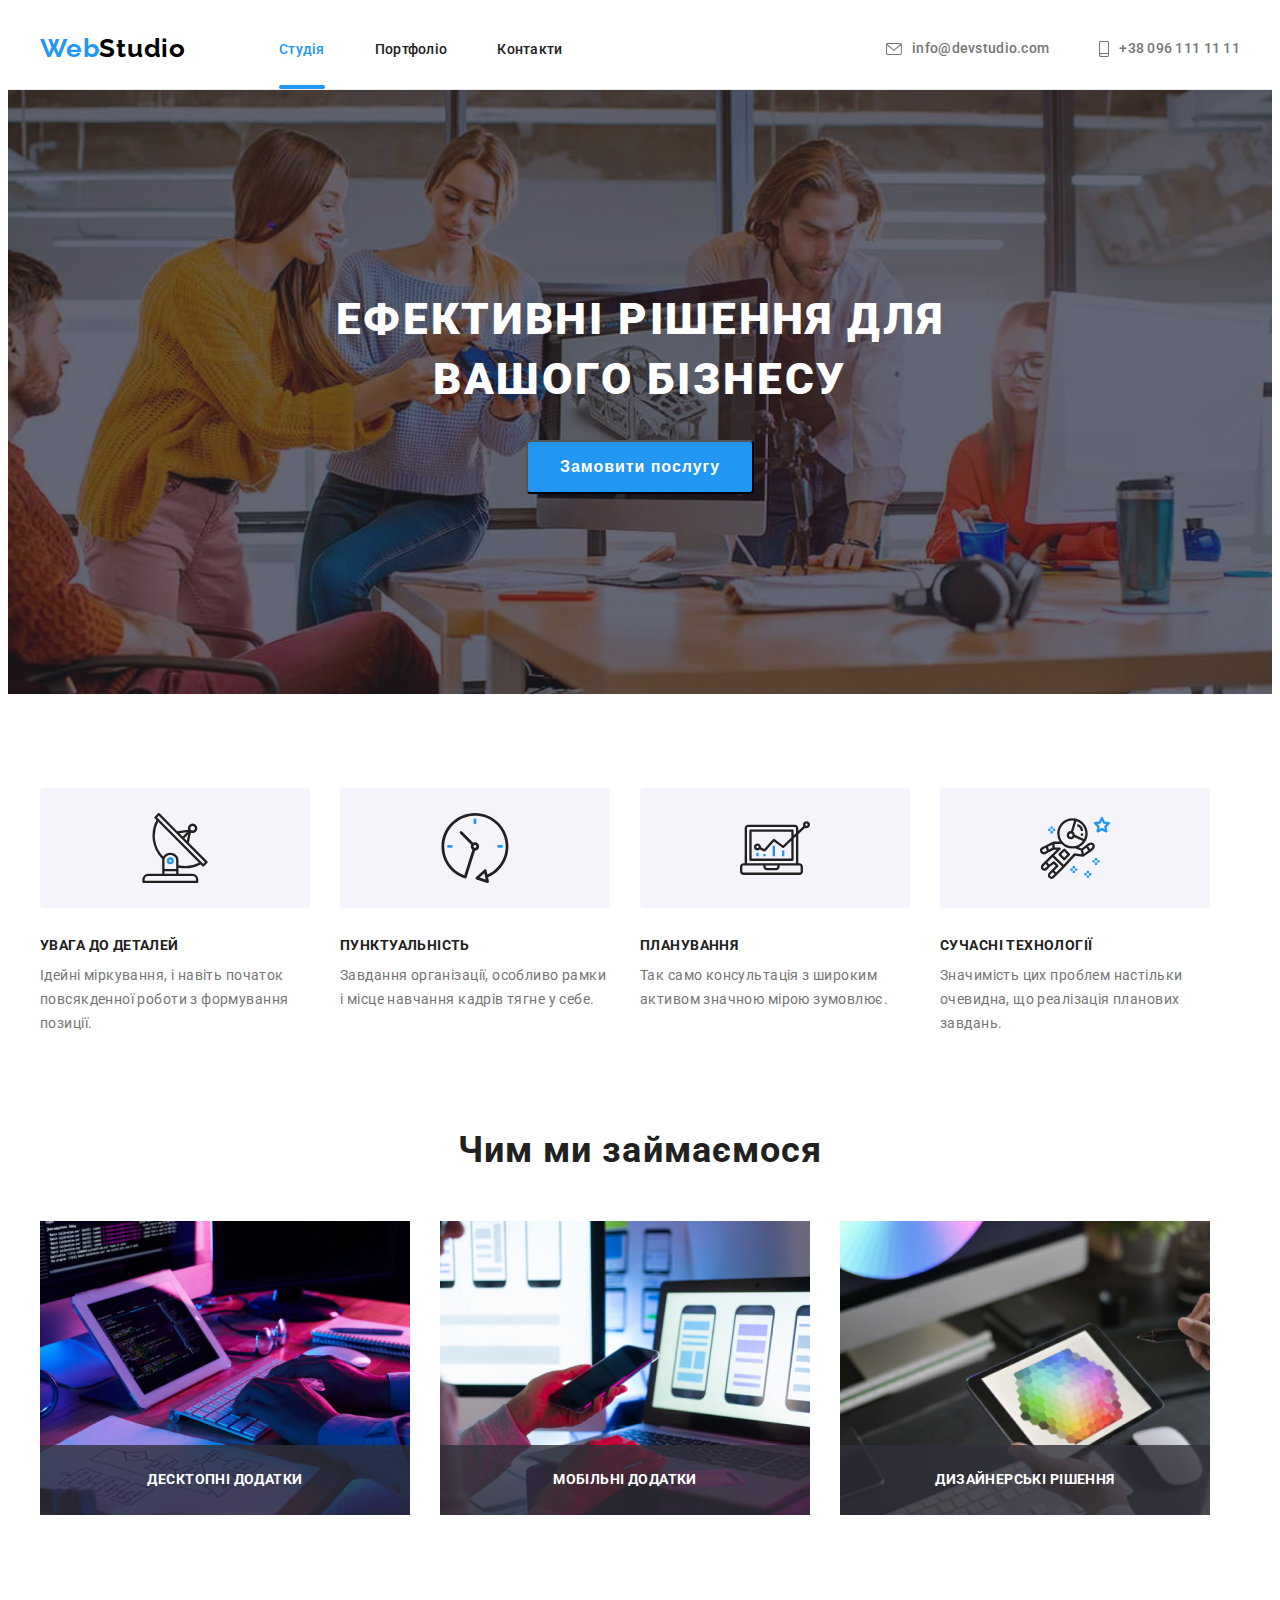
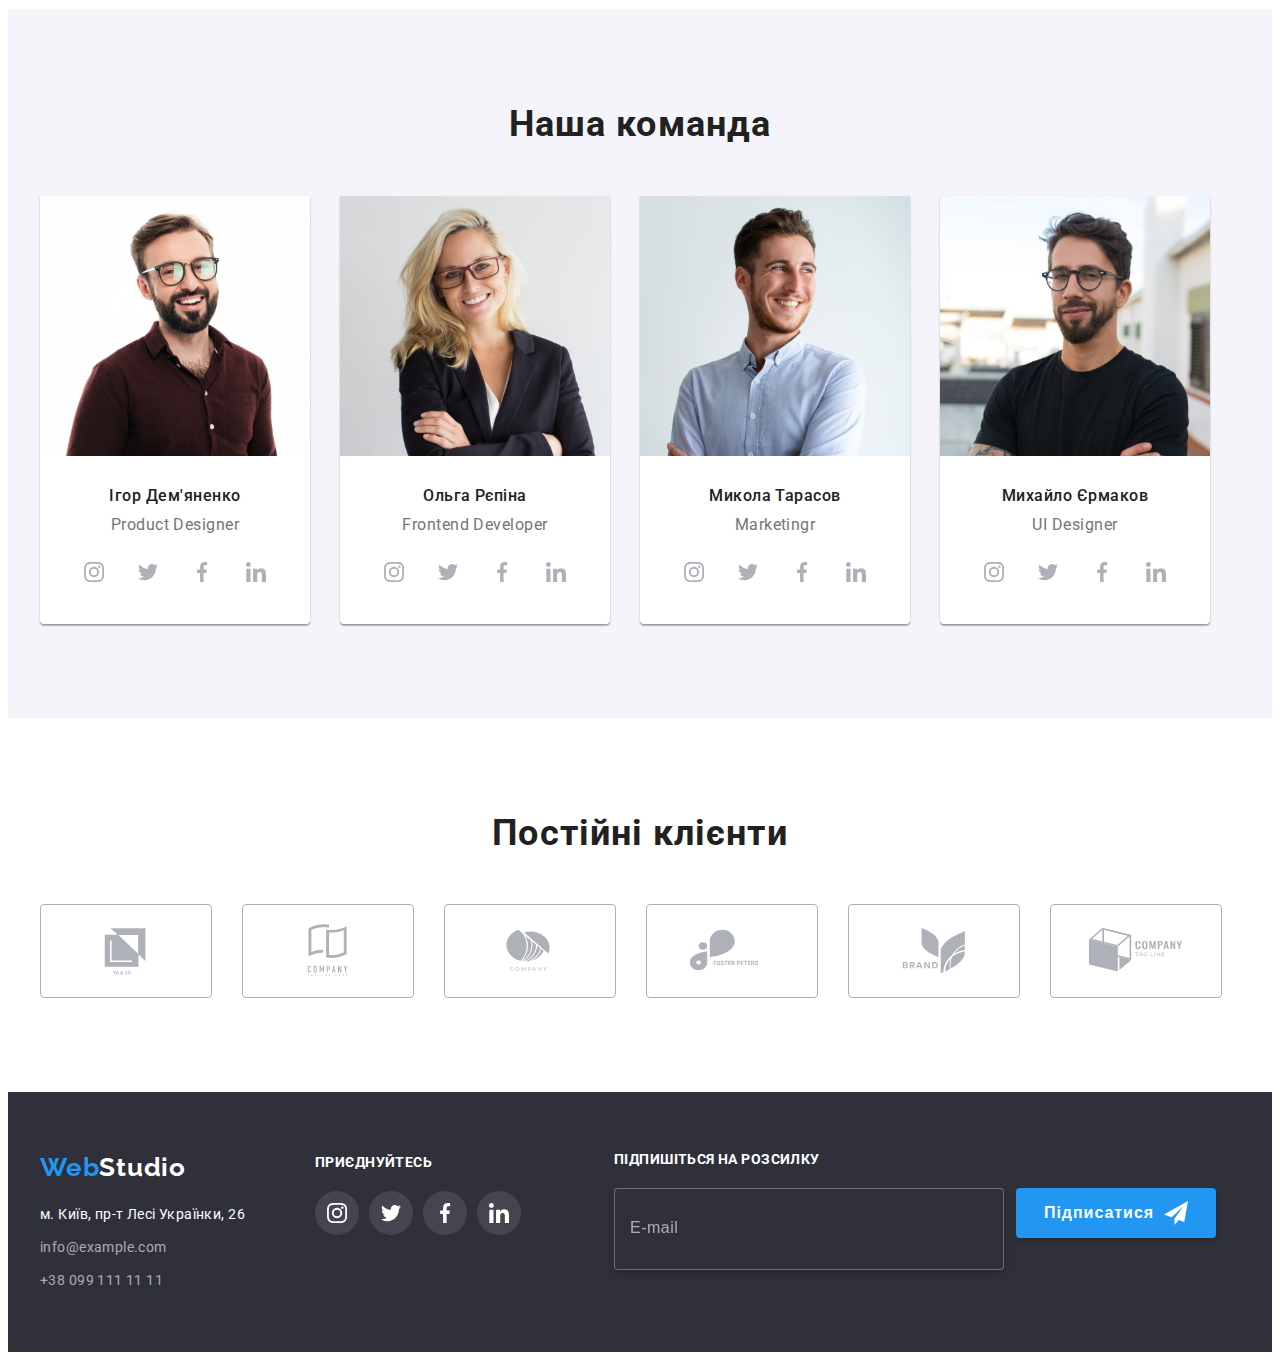
==== index.html @ aaeb8b58 "Скопировали репозиторий" ====
<!DOCTYPE html>
<html lang="uk">
  <head>
    <meta charset="UTF-8" />
    <meta http-equiv="X-UA-Compatible" content="IE=edge" />
    <meta name="viewport" content="width=device-width, initial-scale=1.0" />
    <link rel="preconnect" href="https://fonts.googleapis.com" />
    <link rel="preconnect" href="https://fonts.gstatic.com" crossorigin />
    <link
      href="https://fonts.googleapis.com/css2?family=Raleway:wght@700&family=Roboto:wght@400;500;700;900&display=swap"
      rel="stylesheet"
    />
    <title>Studio</title>
    <link
      rel="stylesheet"
      href="https://cdnjs.cloudflare.com/ajax/libs/modern-normalize/1.1.0/modern-normalize.min.css"
      integrity="sha512-wpPYUAdjBVSE4KJnH1VR1HeZfpl1ub8YT/NKx4PuQ5NmX2tKuGu6U/JRp5y+Y8XG2tV+wKQpNHVUX03MfMFn9Q=="
      crossorigin="anonymous"
      referrerpolicy="no-referrer"
    />
    <link rel="stylesheet" href="css/style.css" />
  </head>

  <body>
    <header class="header">
      <div class="container">
        <nav class="header-nav">
          <a class="header-logo link" href="">Web<span>Studio</span> </a>
          <ul class="header-list list">
            <li class="header-item"><a class="header-link link current" href="./index.html">Студія</a></li>
            <li class="header-item">
              <a class="header-link link" href="portfolio.html">Портфоліо</a>
            </li>
            <li class="header-item"><a class="header-link link" href="">Контакти</a></li>
          </ul>
        </nav>

        <ul class="contacts list">
          <li class="mail">
            <a class="contacts-link link" href="mailto:info@devstudio.com">
              <svg class="header-icon" width="16" height="12">
                <use href="./images/sprite-svg.svg#icon-mail-icon"></use>
              </svg>
              info@devstudio.com
            </a>
          </li>
          <li class="tel">
            <a class="contacts-link link" href="tel:+380961111111">
              <svg class="header-icon" width="10" height="16">
                <use href="./images/sprite-svg.svg#icon-smartphone"></use>
              </svg>
              +38 096 111 11 11
            </a>
          </li>
        </ul>
      </div>
    </header>

    <main>
      <section class="hero">
        <div class="container">
          <h1 class="hero-title">Ефективні рішення для вашого бізнесу</h1>
          <button class="hero-btn" type="button" data-modal-open>Замовити послугу</button>
        </div>
      </section>

      <section class="feature section">
        <div class="container">
          <h2 class="visually-hidden">Преимущества студии</h2>
          <ul class="feature-list list">
            <li>
              <div class="feature-box">
                <svg class="feature-icon" width="70" height="70">
                  <use href="./images/sprite-svg.svg#icon-antenna"></use>
                </svg>
              </div>

              <h3 class="feature-title">УВАГА ДО ДЕТАЛЕЙ</h3>
              <p class="feature-text">
                Ідейні міркування, і навіть початок повсякденної роботи з формування позиції.
              </p>
            </li>
            <li>
              <div class="feature-box">
                <svg class="feature-icon" width="70" height="70">
                  <use href="./images/sprite-svg.svg#icon-clock"></use>
                </svg>
              </div>
              <h3 class="feature-title">ПУНКТУАЛЬНІСТЬ</h3>
              <p class="feature-text">
                Завдання організації, особливо рамки і місце навчання кадрів тягне у себе.
              </p>
            </li>
            <li>
              <div class="feature-box">
                <svg class="feature-icon" width="70" height="70">
                  <use href="./images/sprite-svg.svg#icon-diagram"></use>
                </svg>
              </div>
              <h3 class="feature-title">ПЛАНУВАННЯ</h3>
              <p class="feature-text">
                Так само консультація з широким активом значною мірою зумовлює.
              </p>
            </li>
            <li>
              <div class="feature-box">
                <svg class="feature-icon" width="70" height="70">
                  <use href="./images/sprite-svg.svg#icon-astronaut"></use>
                </svg>
              </div>
              <h3 class="feature-title">СУЧАСНІ ТЕХНОЛОГІЇ</h3>
              <p class="feature-text">
                Значимість цих проблем настільки очевидна, що реалізація планових завдань.
              </p>
            </li>
          </ul>
        </div>
      </section>

      <section class="work">
        <div class="container">
          <h2 class="work-title">Чим ми займаємося</h2>
          <ul class="work-list list">
            <li class="work-list-item">
              <div class="work-wrap">
                <img src="images/img1.jpg" alt="Набирает текст" width="370" height="294" />
                <h3 class="img-title">Десктопні додатки</h3> 
              </div>        
            </li>
             
            <li class="work-list-item">
              <div class="work-wrap">
                <img
                src="images/img2.jpg"
                alt="Адаптирует приложения под телефон"
                width="370"
                height="294"
              />
              <h3 class="img-title">Мобільні додатки</h3> 
              </div>
            </li>
            
            <li class="work-list-item">
              <div class="work-wrap">
                <img src="images/img3.jpg" alt="Рисует" width="370" height="294" />
                <h3 class="img-title">Дизайнерські рішення</h3>
              </div>
            </li>
                
          </ul>
        </div>
      </section>

      <section class="team section">
        <div class="container">
          <h2 class="team-title">Наша команда</h2>
          <ul class="team-cards list">
            <li class="card card-box">
              <img
                class="team-img"
                src="images/photo1.jpg"
                alt="Ігор Дем'яненко"
                width="270"
                height="260"
              />
              <div class="card-wrap">
                <h3 class="card-title">Ігор Дем'яненко</h3>
                <p class="card-text">Product Designer</p>
                <ul class="team-social list">
                  <li class="team-social-item">
                    <a class="team-social-link link" href="" target="_blank" rel="noopener noreferrer">
                      <svg class="team-social-icon" width="20" height="20">
                        <use href="./images/sprite-svg.svg#icon-instagram"></use></svg
                    ></a>
                  </li>
                  <li class="team-social-item">
                    <a class="team-social-link link" href="" target="_blank" rel="noopener noreferrer">
                      <svg class="team-social-icon" width="20" height="20">
                        <use href="./images/sprite-svg.svg#icon-twitter"></use></svg
                    ></a>
                  </li>
                  <li class="team-social-item">
                    <a class="team-social-link link" href="" target="_blank" rel="noopener noreferrer">
                      <svg class="team-social-icon" width="20" height="20">
                        <use href="./images/sprite-svg.svg#icon-facebook"></use></svg
                    ></a>
                  </li>
                  <li class="team-social-item">
                    <a class="team-social-link link" href="" target="_blank" rel="noopener noreferrer">
                      <svg class="team-social-icon" width="20" height="20">
                        <use href="./images/sprite-svg.svg#icon-linkedin"></use></svg
                    ></a>
                  </li>
                </ul>
              </div>
            </li>
            <li class="card card-box">
              <img
                class="team-img"
                src="images/photo2.jpg"
                alt="Ольга Рєпіна"
                width="270"
                height="260"
              />
              <div class="card-wrap">
                <h3 class="card-title">Ольга Рєпіна</h3>
                <p class="card-text">Frontend Developer</p>
                <ul class="team-social list">
                  <li class="team-social-item">
                    <a class="team-social-link link" href="" target="_blank" rel="noopener noreferrer">
                      <svg class="team-social-icon" width="20" height="20">
                        <use href="./images/sprite-svg.svg#icon-instagram"></use></svg
                    ></a>
                  </li>
                  <li class="team-social-item">
                    <a class="team-social-link link" href="" target="_blank" rel="noopener noreferrer">
                      <svg class="team-social-icon" width="20" height="20">
                        <use href="./images/sprite-svg.svg#icon-twitter"></use></svg
                    ></a>
                  </li>
                  <li class="team-social-item">
                    <a class="team-social-link link" href="" target="_blank" rel="noopener noreferrer">
                      <svg class="team-social-icon" width="20" height="20">
                        <use href="./images/sprite-svg.svg#icon-facebook"></use></svg
                    ></a>
                  </li>
                  <li class="team-social-item">
                    <a class="team-social-link link" href="" target="_blank" rel="noopener noreferrer">
                      <svg class="team-social-icon" width="20" height="20">
                        <use href="./images/sprite-svg.svg#icon-linkedin"></use></svg
                    ></a>
                  </li>
                </ul>
              </div>
            </li>
            <li class="card card-box">
              <img
                class="team-img"
                src="images/photo3.jpg"
                alt="Микола Тарасов"
                width="270"
                height="260"
              />
              <div class="card-wrap">
                <h3 class="card-title">Микола Тарасов</h3>
                <p class="card-text">Marketingr</p>
                <ul class="team-social list">
                  <li class="team-social-item">
                    <a class="team-social-link link" href="" target="_blank" rel="noopener noreferrer">
                      <svg class="team-social-icon" width="20" height="20">
                        <use href="./images/sprite-svg.svg#icon-instagram"></use></svg
                    ></a>
                  </li>
                  <li class="team-social-item">
                    <a class="team-social-link link" href="" target="_blank" rel="noopener noreferrer">
                      <svg class="team-social-icon" width="20" height="20">
                        <use href="./images/sprite-svg.svg#icon-twitter"></use></svg
                    ></a>
                  </li>
                  <li class="team-social-item">
                    <a class="team-social-link link" href="" target="_blank" rel="noopener noreferrer">
                      <svg class="team-social-icon" width="20" height="20">
                        <use href="./images/sprite-svg.svg#icon-facebook"></use></svg
                    ></a>
                  </li>
                  <li class="team-social-item">
                    <a class="team-social-link link" href="" target="_blank" rel="noopener noreferrer">
                      <svg class="team-social-icon" width="20" height="20">
                        <use href="./images/sprite-svg.svg#icon-linkedin"></use></svg
                    ></a>
                  </li>
                </ul>
              </div>
            </li>
            <li class="card card-box">
              <img
                class="team-img"
                src="images/photo4.jpg"
                alt="Михайло Єрмаков"
                width="270"
                height="260"
              />
              <div class="card-wrap">
                <h3 class="card-title">Михайло Єрмаков</h3>
                <p class="card-text">UI Designer</p>
                <ul class="team-social list">
                  <li class="team-social-item">
                    <a class="team-social-link link" href="" target="_blank" rel="noopener noreferrer">
                      <svg class="team-social-icon" width="20" height="20">
                        <use href="./images/sprite-svg.svg#icon-instagram"></use></svg
                    ></a>
                  </li>
                  <li class="team-social-item">
                    <a class="team-social-link link" href="" target="_blank" rel="noopener noreferrer">
                      <svg class="team-social-icon" width="20" height="20">
                        <use href="./images/sprite-svg.svg#icon-twitter"></use></svg
                    ></a>
                  </li>
                  <li class="team-social-item">
                    <a class="team-social-link link" href="" target="_blank" rel="noopener noreferrer">
                      <svg class="team-social-icon" width="20" height="20">
                        <use href="./images/sprite-svg.svg#icon-facebook"></use></svg
                    ></a>
                  </li>
                  <li class="team-social-item">
                    <a class="team-social-link link" href="" target="_blank" rel="noopener noreferrer">
                      <svg class="team-social-icon" width="20" height="20">
                        <use href="./images/sprite-svg.svg#icon-linkedin"></use></svg
                    ></a>
                  </li>
                </ul>
              </div>
            </li>
          </ul>
        </div>
      </section>

      <section class="clients section">
        <div class="container">
          <h2 class="clients-title">Постійні клієнти</h2>
        <ul class="clients-list list">
          <li class="clients-item"> 
              <a class="clients-link link" href="" target="_blank" rel="noopener noreferrer">
                <svg class="clients-icon" width="106" height="60">
                  <use href="./images/sprite-svg.svg#icon-client-1"></use>
                </svg>
              </a>  
          </li>
          <li class="clients-item">
              <a class="clients-link link" href="" target="_blank" rel="noopener noreferrer">
                <svg class="clients-icon" width="106" height="60">
                  <use href="./images/sprite-svg.svg#icon-client-2"></use>
                </svg>
              </a>
          </li>
          <li class="clients-item"> 
              <a class="clients-link link" href="" target="_blank" rel="noopener noreferrer">
                <svg class="clients-icon" width="106" height="60">
                  <use href="./images/sprite-svg.svg#icon-client-3"></use>
                </svg>
              </a>
          </li>
          <li class="clients-item"> 
              <a class="clients-link link" href="" target="_blank" rel="noopener noreferrer">
                <svg class="clients-icon" width="106" height="60">
                  <use href="./images/sprite-svg.svg#icon-client-4"></use>
                </svg>
              </a>  
          </li>
          <li class="clients-item">  
              <a class="clients-link link" href="" target="_blank" rel="noopener noreferrer">
                <svg class="clients-icon" width="106" height="60">
                  <use href="./images/sprite-svg.svg#icon-client-5"></use>
                </svg>
              </a>  
          </li>
          <li class="clients-item">  
              <a class="clients-link link" href="" target="_blank" rel="noopener noreferrer">
                <svg class="clients-icon" width="106" height="60">
                  <use href="./images/sprite-svg.svg#icon-client-6"></use>
                </svg>
              </a>   
          </li>
        </ul>
      </section>      
    </main>

    <footer class="footer">
      <div class="container">
        <div class="footer-adress-wrap">
          <a class="footer-logo link" href="">Web<span>Studio</span> </a>

          <address class="address">
            <ul class="adress-list list">
              <li class="address-item">
                <a
                  class="address-link link"
                  href="https://goo.gl/maps/mcbDyAHMGKXvk1hA8"
                  target="_blank"
                  rel="noopener noreferrer"
                  >м. Київ, пр-т Лесі Українки, 26</a
                >
              </li>
              <li class="address-item">
                <a class="mail-link link" href="mailto:info@example.com">info@example.com</a>
              </li>
              <li class="address-item">
                <a class="tel-link link" href="tel:+380991111111"> +38 099 111 11 11</a>
              </li>
            </ul>
          </address>
        </div>

        <div class="footer-soc-wrap">
          <h3 class="footer-soc-title">приєднуйтесь</h3>
          <ul class="footer-soc-item">
            <li class="footer-soc-list list">
              <a class="footer-soc-link link" href="" target="_blank" rel="noopener noreferrer">
                <svg class="footer-soc-icon" width="20" height="20">
                  <use href="./images/sprite-svg.svg#icon-instagram"></use></svg
              ></a>
            </li>
            <li class="footer-soc-list list">
              <a class="footer-soc-link link" href="" target="_blank" rel="noopener noreferrer">
                <svg class="footer-soc-icon" width="20" height="20">
                  <use href="./images/sprite-svg.svg#icon-twitter"></use></svg
              ></a>
            </li>
            <li class="footer-soc-list list">
              <a class="footer-soc-link link" href="" target="_blank" rel="noopener noreferrer">
                <svg class="footer-soc-icon" width="20" height="20">
                  <use href="./images/sprite-svg.svg#icon-facebook"></use></svg
              ></a>
            </li>
            <li class="footer-soc-list list">
              <a class="footer-soc-link link" href="" target="_blank" rel="noopener noreferrer">
                <svg class="footer-soc-icon" width="20" height="20">
                  <use href="./images/sprite-svg.svg#icon-linkedin"></use></svg
              ></a>
            </li>
          </ul>
        </div>

        <form>
            <label class="form-text" for="email">Підпишіться на розсилку</label>
            <div class="form-box">
            <input class="form-input" type="email" name="email" id="email" placeholder="E-mail">       
            <button class="form-btn" type="submit">Підписатися
              <svg width="24" height="24" class="form-icon" >
                <use href="./images/sprite-svg.svg#icon-icon-send" ></use>
              </svg>
            </button>
            </div>  
        </form> 
      </div>
    </footer>

    <div class="backdrop is-hidden" data-modal>
      <div class="modal">
        <button type="button" class="modal-close" data-modal-close>   
          <svg width="11" height="11">
            <use href="./images/sprite-svg.svg#icon-close-modal"></use>
          </svg>              
        </button>
      </div>
    </div>

    <script src="./js/modal.js"></script>
  </body>
</html>
---- css/style.css ----
:root {
  --main-page-color: #212121;
  --secondary-page-color: #757575;
  --accent-color: #2196f3;
}

p,
h1,
h2,
h3,
h4,
h5,
h6 {
  margin: 0;
}

ul,
ol {
  margin: 0;
  padding-left: 0;
}

img {
  display: block;
  max-width: 100%;
  height: auto;
}
body {
  font-family: 'Roboto', sans-serif;
  color: #212121;
}

.list {
  list-style: none;
}

.link {
  text-decoration: none;
}

.container {
  width: 1200px;
  margin-left: auto;
  margin-right: auto;
  padding-left: 15px;
  padding-right: 15px;
}

.section {
  padding-top: 94px;
  padding-bottom: 94px;
}

/*--------шапка---------*/
.header > .container {
  display: flex;
  align-items: center;
}

.header-nav {
  display: flex;
  align-items: center;
}

.header-list {
  display: flex;
}

.header-item:not(:last-child) {
  margin-right: 50px;
}

.contacts {
  display: flex;
  gap: 50px;
  margin-left: auto;
}

.header-logo {
  font-family: 'Raleway', sans-serif;
  font-weight: 700;
  font-size: 26px;
  line-height: 1.2;
  letter-spacing: 0.03em;
  color: #2196f3;
  margin-right: 93px;
  padding-top: 25px;
  padding-bottom: 25px;
}

.header-nav span {
  color: #000000;
}

.header-link {
  font-weight: 500;
  font-size: 14px;
  line-height: 1.14;
  letter-spacing: 0.02em;
  color: var(--main-page-color);
  transition-property: color;
  transition-duration: 250ms;
  transition-timing-function: cubic-bezier(0.4, 0, 0.2, 1);
}

.header-link:hover,
.header-link:focus {
  color: var(--accent-color);
}

.contacts-link {
  font-weight: 500;
  font-size: 14px;
  line-height: 1.14;
  letter-spacing: 0.02em;
  color: var(--secondary-page-color);
  display: flex;
  align-items: center;
  transition-property: color;
  transition-duration: 250ms;
  transition-timing-function: cubic-bezier(0.4, 0, 0.2, 1);
}

.contacts-link:hover,
.contacts-link:focus {
  color: var(--accent-color);
}

.header {
  border-bottom: 1px solid #ececec;
}

.header-icon {
  margin-right: 10px;
  fill: currentColor;
  transition-property: fill;
  transition-duration: 250ms;
  transition-timing-function: cubic-bezier(0.4, 0, 0.2, 1);
}
.contacts-link:hover .header-icon,
.contacts-link:focus .header-icon {
  fill: var(--accent-color);
}

.current {
  position: relative;
  color: var(--accent-color);
}

.current::after {
  position: absolute;
  content: '';
  width: 100%;
  height: 4px;
  background: #2196f3;
  border-radius: 2px;
  left: 0;
  bottom: -32px;
}

/* ------------Герой------------*/

.hero {
  text-align: center;
  padding-top: 200px;
  padding-bottom: 200px;
  background-image: linear-gradient(rgba(47, 48, 58, 0.4), rgba(47, 48, 58, 0.4)),
    url(../images/hero-bcg-img.jpg);
  max-width: 1600px;
  background-repeat: no-repeat;
  background-position: center;
  background-size: cover;
}

.hero-title {
  font-weight: 900;
  font-size: 44px;
  line-height: 1.36;
  text-align: center;
  letter-spacing: 0.06em;
  text-transform: uppercase;
  color: #ffffff;
  margin-left: auto;
  margin-right: auto;
  margin-bottom: 30px;
  width: 696px;
}

.hero-btn {
  font-weight: 700;
  font-size: 16px;
  line-height: 1.88;
  text-align: center;
  letter-spacing: 0.06em;
  cursor: pointer;
  color: #ffffff;
  background-color: #2196f3;
  min-width: 216px;
  padding: 10px 32px;
  border-radius: 4px;
}

/*------------------- Features---------------*/

.visually-hidden {
  position: absolute;
  width: 1px;
  height: 1px;
  margin: -1px;
  border: 0;
  padding: 0;
  white-space: nowrap;
  clip-path: inset(100%);
  clip: rect(0 0 0 0);
  overflow: hidden;
}

.feature > .container {
  display: flex;
  align-items: center;
}

.feature-list {
  display: flex;
  gap: 30px;
}

.feature-title {
  font-weight: 700;
  font-size: 14px;
  line-height: 1.14;
  letter-spacing: 0.03em;
  text-transform: uppercase;
  margin-bottom: 10px;
}

.feature-text {
  font-size: 14px;
  line-height: 1.71;
  letter-spacing: 0.03em;
  color: var(--secondary-page-color);
  width: 270px;
}

.feature-box {
  width: 270px;
  height: 120px;
  background: #f5f4fa;
  border-radius: 4px;
  margin-bottom: 30px;
  display: flex;
  align-items: center;
  justify-content: center;
}

/*----------------- work-------------------- */

.work {
  padding-bottom: 94px;
}

.work-list {
  display: flex;
  gap: 30px;
}

.work-title {
  font-weight: 700;
  font-size: 36px;
  line-height: 1.16;
  letter-spacing: 0.03em;
  text-align: center;
  margin-bottom: 50px;
}

.work-wrap {
  position: relative;
}

.img-title {
  position: absolute;
  bottom: 0;
  left: 0;
  width: 100%;
  height: 70px;
  font-weight: 700;
  font-size: 14px;
  line-height: 1.14;
  text-align: center;
  letter-spacing: 0.03em;
  text-transform: uppercase;
  color: #ffffff;
  background: rgba(47, 48, 58, 0.8);
  display: flex;
  align-items: center;
  justify-content: center;
}

/* -------------------our team-----------------*/
.team {
  background-color: #f5f4fa;
}
.team-cards {
  display: flex;
  gap: 30px;
  text-align: center;
}

.team-title {
  font-weight: 700;
  font-size: 36px;
  line-height: 1.17;
  text-align: center;
  letter-spacing: 0.03em;
  color: var(--main-page-color);
  margin-bottom: 50px;
}
.card-title {
  font-weight: 500;
  font-size: 16px;
  line-height: 1.19;
  letter-spacing: 0.03em;
  margin-bottom: 10px;
}

.card-text {
  font-size: 16px;
  line-height: 1.19;
  letter-spacing: 0.03em;
  color: var(--secondary-page-color);
  margin-bottom: 16px;
}

.card-box {
  box-sizing: border-box;
  background-color: #ffffff;
  box-shadow: 0px 1px 3px rgba(0, 0, 0, 0.12), 0px 1px 1px rgba(0, 0, 0, 0.14),
    0px 2px 1px rgba(0, 0, 0, 0.2);
  border-radius: 0px 0px 4px 4px;
}

.card-wrap {
  padding-top: 30px;
  padding-bottom: 30px;
}

.team-social {
  display: flex;
  justify-content: center;
  gap: 10px;
}
.team-social-link {
  width: 44px;
  height: 44px;
  border-radius: 50%;
  background-color: transparent;
  display: flex;
  align-items: center;
  justify-content: center;
  transition-property: background-color, fill;
  transition-duration: 250ms;
  transition-timing-function: cubic-bezier(0.4, 0, 0.2, 1);
}

.team-social-icon {
  fill: #afb1b8;
  transition-property: fill;
  transition-duration: 250ms;
  transition-timing-function: cubic-bezier(0.4, 0, 0.2, 1);
}

.team-social-link:hover,
.team-social-link:focus {
  background-color: var(--accent-color);
}

.team-social-link:hover .team-social-icon,
.team-social-link:focus .team-social-icon {
  fill: #ffffff;
}

/*-------------CLIENTS-------------*/
.clients-list {
  display: flex;
  gap: 30px;
}

.clients-title {
  font-weight: 700;
  font-size: 36px;
  line-height: 1.17;
  text-align: center;
  letter-spacing: 0.03em;
  margin-bottom: 50px;
}

.clients-link {
  width: 170px;
  height: 92px;
  border: 1px solid #afb1b8;
  border-radius: 4px;
  display: flex;
  align-items: center;
  justify-content: center;
  color: #afb1b8;
  transition-property: border-color, color;
  transition-duration: 250ms;
  transition-timing-function: cubic-bezier(0.4, 0, 0.2, 1);
}

.clients-icon {
  fill: currentColor;
}

.clients-link:hover,
.clients-link:focus {
  border-color: var(--accent-color);
  color: var(--accent-color);
}

/*-----------------footer--------------------*/

.footer {
  background-color: #2f303a;
  padding-top: 60px;
  padding-bottom: 60px;
}

.footer-logo {
  font-family: 'Raleway', sans-serif;
  font-weight: 700;
  font-size: 26px;
  line-height: 1.19;
  letter-spacing: 0.03em;
  color: #2196f3;
  display: inline-block;
  margin-bottom: 20px;
}

.footer span {
  color: #ffffff;
}

.address-link {
  font-size: 14px;
  font-style: normal;
  line-height: 1.71;
  letter-spacing: 0.03em;
  color: #ffffff;
  display: inline-block;
  transition-property: color;
  transition-duration: 250ms;
  transition-timing-function: cubic-bezier(0.4, 0, 0.2, 1);
}

.mail-link,
.tel-link {
  font-size: 14px;
  font-style: normal;
  line-height: 1.71;
  letter-spacing: 0.03em;
  color: rgba(255, 255, 255, 0.6);
  display: inline-block;
  transition-property: color;
  transition-duration: 250ms;
  transition-timing-function: cubic-bezier(0.4, 0, 0.2, 1);
}

.address-item:not(:last-child) {
  margin-bottom: 9px;
}

.address-link:hover,
.address-link:focus,
.mail-link:hover,
.mail-link:focus,
.tel-link:hover,
.tel-link:focus {
  color: var(--accent-color);
}

.footer-soc-title {
  font-weight: 700;
  font-size: 14px;
  line-height: 1.14;
  letter-spacing: 0.03em;
  text-transform: uppercase;
  color: #ffffff;
  display: inline-block;
  margin-bottom: 20px;
}

.footer .container {
  display: flex;
}

.footer-soc-item {
  display: flex;
  gap: 10px;
}
.footer-soc-wrap {
  margin-left: 70px;
  margin-right: 93px;
}

.footer-soc-icon {
  fill: #ffffff;
}

.footer-soc-link {
  width: 44px;
  height: 44px;
  border-radius: 50%;
  background-color: rgba(255, 255, 255, 0.1);
  display: flex;
  align-items: center;
  justify-content: center;
  transition-property: background-color;
  transition-duration: 250ms;
  transition-timing-function: cubic-bezier(0.4, 0, 0.2, 1);
}

.footer-soc-link:hover,
.footer-soc-link:focus {
  background-color: var(--accent-color);
}

.backdrop {
  position: fixed;
  top: 0;
  width: 100%;
  height: 100%;
  background: rgba(0, 0, 0, 0.2);
  transition: opacity 250ms cubic-bezier(0.4, 0, 0.2, 1),
    visibility 250ms cubic-bezier(0.4, 0, 0.2, 1);
}

.modal {
  position: absolute;
  top: 50%;
  left: 50%;
  transform: translate(-50%, -50%) scale(1);
  transition: transform 250ms cubic-bezier(0.4, 0, 0.2, 1);
  width: 528px;
  height: 581px;
  background: #ffffff;
  box-shadow: 0px 1px 3px rgba(0, 0, 0, 0.12), 0px 1px 1px rgba(0, 0, 0, 0.14),
    0px 2px 1px rgba(0, 0, 0, 0.2);
  border-radius: 4px;
}

.backdrop.is-hidden .modal {
  transform: translate(-50%, -50%) scale(0);
}

.is-hidden {
  opacity: 0;
  visibility: hidden;
  pointer-events: none;
}

.modal-close {
  position: absolute;
  top: 8px;
  right: 8px;
  width: 30px;
  height: 30px;
  background: #ffffff;
  border: 1px solid rgba(0, 0, 0, 0.1);
  border-radius: 50%;
  color: #000000;
  cursor: pointer;
  transition-property: fill, border-color;
  transition-duration: 250ms;
  transition-timing-function: cubic-bezier(0.4, 0, 0.2, 1);
}

.modal-close {
  color: currentColor;
}

.modal-close:hover,
.modal-close:focus {
  fill: var(--accent-color);
  border-color: var(--accent-color);
}

.form-text {
  display: block;
  font-weight: 700;
  font-size: 14px;
  line-height: 1.14;
  letter-spacing: 0.03em;
  text-transform: uppercase;
  color: #ffffff;
  margin-bottom: 20px;
}

.form-input {
  display: block;
  width: 358px;
  height: 50px;
  padding: 15px;
  border: 1px solid rgba(255, 255, 255, 0.3);
  filter: drop-shadow(0px 4px 4px rgba(0, 0, 0, 0.15));
  border-radius: 4px;
  background-color: #2f303a;
  color: rgba(255, 255, 255, 0.6);
  margin-right: 12px;
}

.form-input::placeholder {
  font-weight: 400;
  font-size: 16px;
  line-height: 1.25;
  letter-spacing: 0.03em;
  color: rgba(255, 255, 255, 0.6);
}

.form-btn {
  display: flex;
  align-items: center;
  justify-content: center;
  gap: 10px;
  width: 200px;
  height: 50px;
  font-weight: 700;
  font-size: 16px;
  line-height: 30px;
  letter-spacing: 0.06em;
  color: #ffffff;
  background: #2196f3;
  box-shadow: 0px 4px 4px rgba(0, 0, 0, 0.15);
  border-radius: 4px;
  border: transparent;
  cursor: pointer;
}

.form-box {
  display: flex;
}

/*--------------PORTFOLIO-----------*/
/*----menu----*/

.menu-list {
  display: flex;
  gap: 8px;
  justify-content: center;
  margin-bottom: 50px;
}

.menu-btn {
  font-weight: 500;
  font-size: 16px;
  line-height: 1.6;
  text-align: center;
  letter-spacing: 0.03em;
  cursor: pointer;
  padding: 6px 22px;
  background-color: #f5f4fa;
  border-radius: 4px;
  border: transparent;
  transition-property: background-color, color, box-shadow;
  transition-duration: 250ms;
  transition-timing-function: cubic-bezier(0.4, 0, 0.2, 1);
}

.menu-btn:hover,
.menu-btn:focus {
  background-color: var(--accent-color);
  color: #ffffff;
  box-shadow: 0px 3px 1px rgba(0, 0, 0, 0.1), 0px 1px 2px rgba(0, 0, 0, 0.08),
    0px 2px 2px rgba(0, 0, 0, 0.12);
}

.portfolio-list {
  display: flex;
  gap: 30px;
  flex-wrap: wrap;
}

.portfolio-items {
  width: calc((100% - 60px) / 3);
}

.portfolio-title {
  font-weight: 700;
  font-size: 18px;
  line-height: 2;
  letter-spacing: 0.06em;
  margin-bottom: 4px;
}

.portfolio-text {
  font-size: 16px;
  line-height: 1.9;
  letter-spacing: 0.03em;
  color: var(--secondary-page-color);
}

.portfolio-box {
  background: #ffffff;
}

.portfolio-wrap {
  padding: 20px 24px;
  border-left: 1px solid #eeeeee;
  border-bottom: 1px solid #eeeeee;
  border-right: 1px solid #eeeeee;
}

.portfolio-top-wrap {
  position: relative;
  overflow: hidden;
}

.portfolio-top-text {
  position: absolute;
  top: 0;
  left: 0;
  height: 100%;
  font-weight: 400;
  font-size: 18px;
  line-height: 1.55;
  letter-spacing: 0.03em;
  color: #ffffff;
  background: rgba(33, 150, 243, 0.9);
  padding: 63px 24px;
  transform: translateY(101%);
  transition-property: transform;
  transition-duration: 250ms;
  transition-timing-function: cubic-bezier(0.4, 0, 0.2, 1);
  overflow: hidden;
}

.portfolio-items:hover .portfolio-top-text {
  transform: translateY(0%);
}
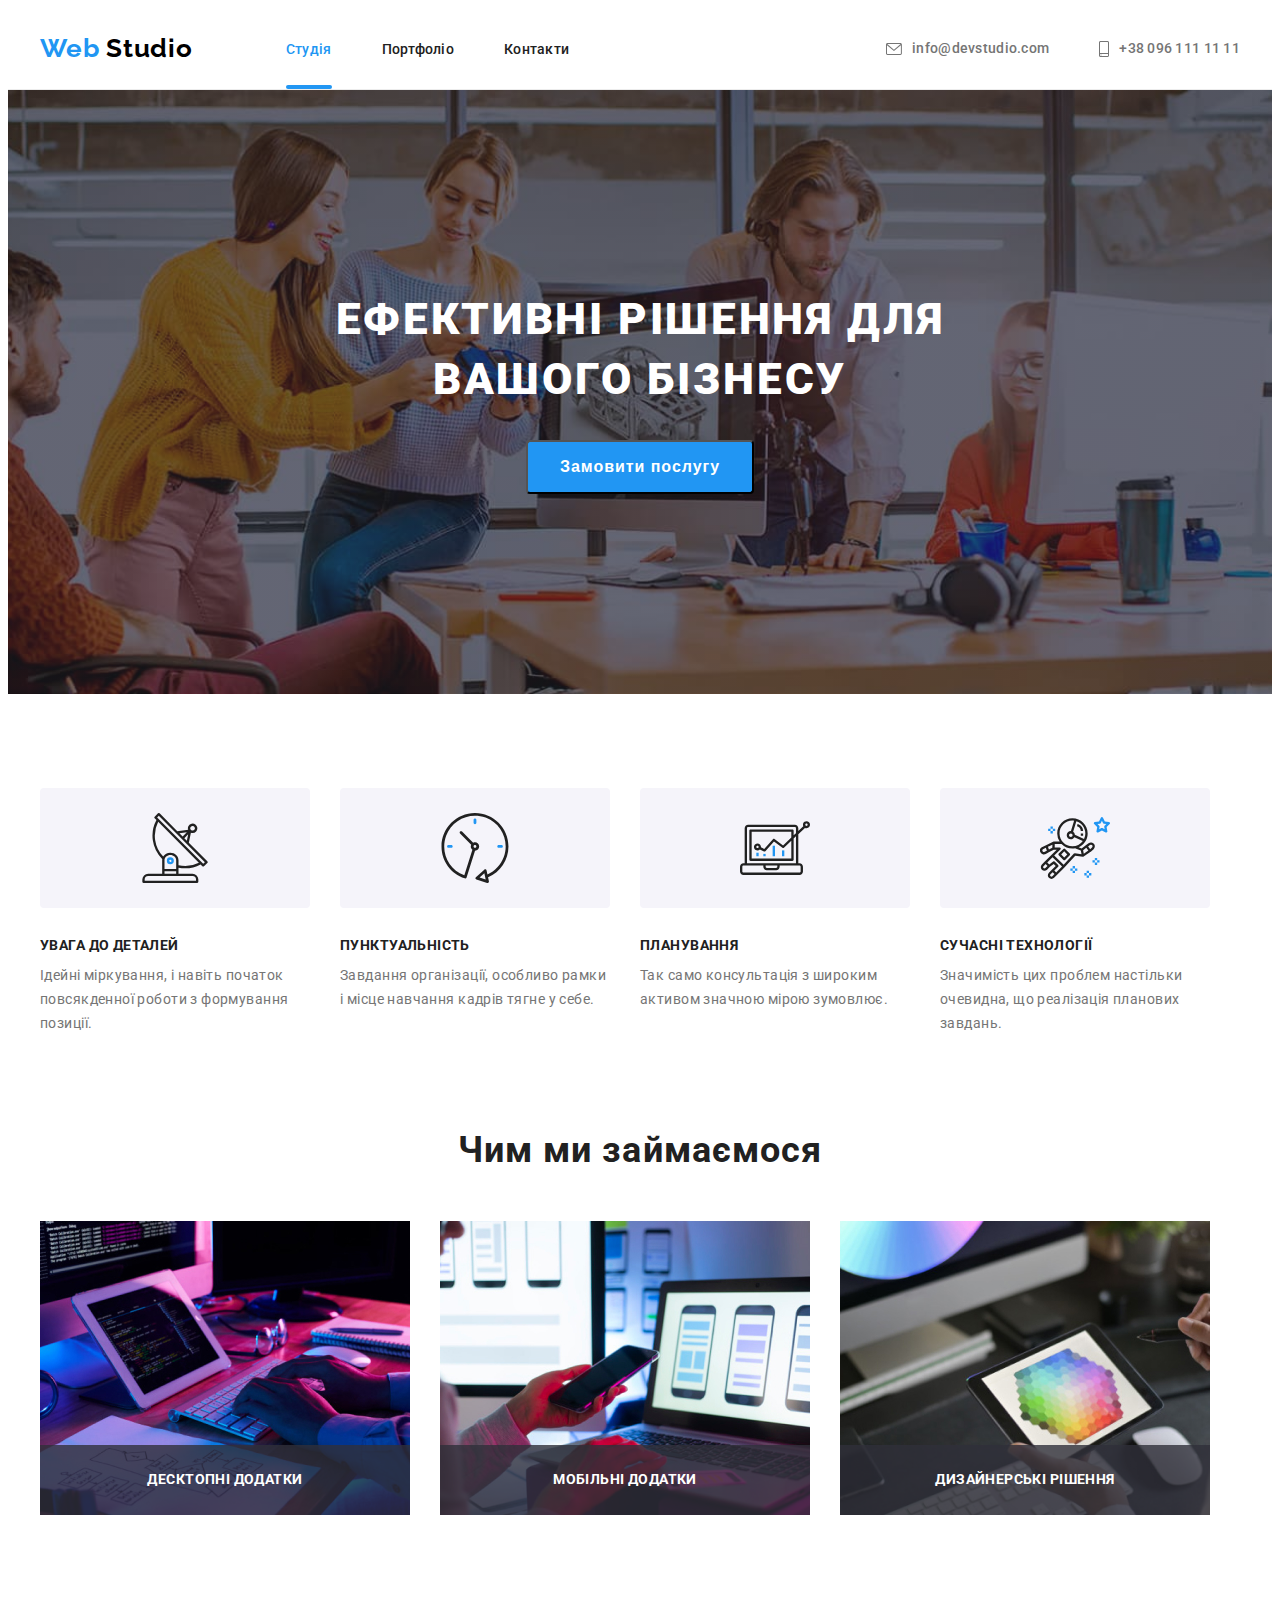
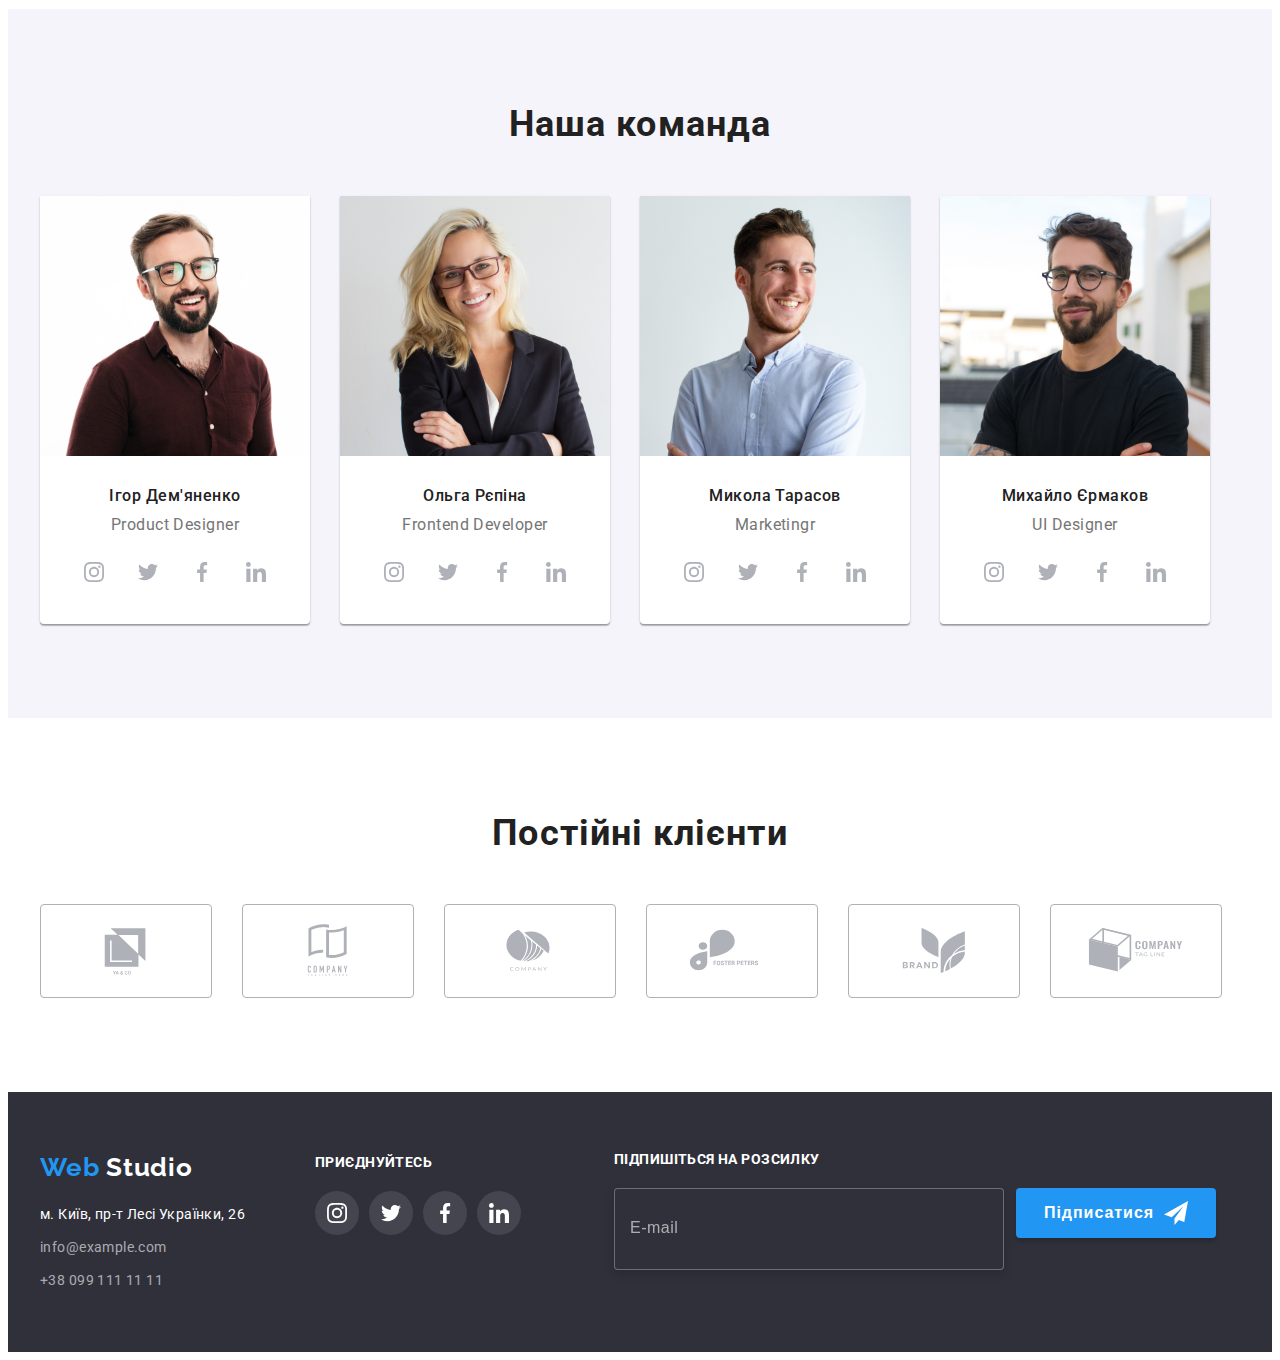
==== commit 6ab978a7: "Исправили ошибки" ====
--- a/index.html
+++ b/index.html
@@ -25,9 +25,14 @@
     <header class="header">
       <div class="container">
         <nav class="header-nav">
-          <a class="header-logo link" href="">Web<span>Studio</span> </a>
+          <a class="header-logo link" href="">
+            Web
+            <span>Studio</span>
+          </a>
           <ul class="header-list list">
-            <li class="header-item"><a class="header-link link current" href="./index.html">Студія</a></li>
+            <li class="header-item">
+              <a class="header-link link current" href="./index.html">Студія</a>
+            </li>
             <li class="header-item">
               <a class="header-link link" href="portfolio.html">Портфоліо</a>
             </li>
@@ -124,29 +129,28 @@
             <li class="work-list-item">
               <div class="work-wrap">
                 <img src="images/img1.jpg" alt="Набирает текст" width="370" height="294" />
-                <h3 class="img-title">Десктопні додатки</h3> 
-              </div>        
-            </li>
-             
+                <h3 class="img-title">Десктопні додатки</h3>
+              </div>
+            </li>
+
             <li class="work-list-item">
               <div class="work-wrap">
                 <img
-                src="images/img2.jpg"
-                alt="Адаптирует приложения под телефон"
-                width="370"
-                height="294"
-              />
-              <h3 class="img-title">Мобільні додатки</h3> 
-              </div>
-            </li>
-            
+                  src="images/img2.jpg"
+                  alt="Адаптирует приложения под телефон"
+                  width="370"
+                  height="294"
+                />
+                <h3 class="img-title">Мобільні додатки</h3>
+              </div>
+            </li>
+
             <li class="work-list-item">
               <div class="work-wrap">
                 <img src="images/img3.jpg" alt="Рисует" width="370" height="294" />
                 <h3 class="img-title">Дизайнерські рішення</h3>
               </div>
             </li>
-                
           </ul>
         </div>
       </section>
@@ -168,28 +172,52 @@
                 <p class="card-text">Product Designer</p>
                 <ul class="team-social list">
                   <li class="team-social-item">
-                    <a class="team-social-link link" href="" target="_blank" rel="noopener noreferrer">
-                      <svg class="team-social-icon" width="20" height="20">
-                        <use href="./images/sprite-svg.svg#icon-instagram"></use></svg
-                    ></a>
-                  </li>
-                  <li class="team-social-item">
-                    <a class="team-social-link link" href="" target="_blank" rel="noopener noreferrer">
-                      <svg class="team-social-icon" width="20" height="20">
-                        <use href="./images/sprite-svg.svg#icon-twitter"></use></svg
-                    ></a>
-                  </li>
-                  <li class="team-social-item">
-                    <a class="team-social-link link" href="" target="_blank" rel="noopener noreferrer">
-                      <svg class="team-social-icon" width="20" height="20">
-                        <use href="./images/sprite-svg.svg#icon-facebook"></use></svg
-                    ></a>
-                  </li>
-                  <li class="team-social-item">
-                    <a class="team-social-link link" href="" target="_blank" rel="noopener noreferrer">
-                      <svg class="team-social-icon" width="20" height="20">
-                        <use href="./images/sprite-svg.svg#icon-linkedin"></use></svg
-                    ></a>
+                    <a
+                      class="team-social-link link"
+                      href=""
+                      target="_blank"
+                      rel="noopener noreferrer"
+                    >
+                      <svg class="team-social-icon" width="20" height="20">
+                        <use href="./images/sprite-svg.svg#icon-instagram"></use>
+                      </svg>
+                    </a>
+                  </li>
+                  <li class="team-social-item">
+                    <a
+                      class="team-social-link link"
+                      href=""
+                      target="_blank"
+                      rel="noopener noreferrer"
+                    >
+                      <svg class="team-social-icon" width="20" height="20">
+                        <use href="./images/sprite-svg.svg#icon-twitter"></use>
+                      </svg>
+                    </a>
+                  </li>
+                  <li class="team-social-item">
+                    <a
+                      class="team-social-link link"
+                      href=""
+                      target="_blank"
+                      rel="noopener noreferrer"
+                    >
+                      <svg class="team-social-icon" width="20" height="20">
+                        <use href="./images/sprite-svg.svg#icon-facebook"></use>
+                      </svg>
+                    </a>
+                  </li>
+                  <li class="team-social-item">
+                    <a
+                      class="team-social-link link"
+                      href=""
+                      target="_blank"
+                      rel="noopener noreferrer"
+                    >
+                      <svg class="team-social-icon" width="20" height="20">
+                        <use href="./images/sprite-svg.svg#icon-linkedin"></use>
+                      </svg>
+                    </a>
                   </li>
                 </ul>
               </div>
@@ -207,28 +235,52 @@
                 <p class="card-text">Frontend Developer</p>
                 <ul class="team-social list">
                   <li class="team-social-item">
-                    <a class="team-social-link link" href="" target="_blank" rel="noopener noreferrer">
-                      <svg class="team-social-icon" width="20" height="20">
-                        <use href="./images/sprite-svg.svg#icon-instagram"></use></svg
-                    ></a>
-                  </li>
-                  <li class="team-social-item">
-                    <a class="team-social-link link" href="" target="_blank" rel="noopener noreferrer">
-                      <svg class="team-social-icon" width="20" height="20">
-                        <use href="./images/sprite-svg.svg#icon-twitter"></use></svg
-                    ></a>
-                  </li>
-                  <li class="team-social-item">
-                    <a class="team-social-link link" href="" target="_blank" rel="noopener noreferrer">
-                      <svg class="team-social-icon" width="20" height="20">
-                        <use href="./images/sprite-svg.svg#icon-facebook"></use></svg
-                    ></a>
-                  </li>
-                  <li class="team-social-item">
-                    <a class="team-social-link link" href="" target="_blank" rel="noopener noreferrer">
-                      <svg class="team-social-icon" width="20" height="20">
-                        <use href="./images/sprite-svg.svg#icon-linkedin"></use></svg
-                    ></a>
+                    <a
+                      class="team-social-link link"
+                      href=""
+                      target="_blank"
+                      rel="noopener noreferrer"
+                    >
+                      <svg class="team-social-icon" width="20" height="20">
+                        <use href="./images/sprite-svg.svg#icon-instagram"></use>
+                      </svg>
+                    </a>
+                  </li>
+                  <li class="team-social-item">
+                    <a
+                      class="team-social-link link"
+                      href=""
+                      target="_blank"
+                      rel="noopener noreferrer"
+                    >
+                      <svg class="team-social-icon" width="20" height="20">
+                        <use href="./images/sprite-svg.svg#icon-twitter"></use>
+                      </svg>
+                    </a>
+                  </li>
+                  <li class="team-social-item">
+                    <a
+                      class="team-social-link link"
+                      href=""
+                      target="_blank"
+                      rel="noopener noreferrer"
+                    >
+                      <svg class="team-social-icon" width="20" height="20">
+                        <use href="./images/sprite-svg.svg#icon-facebook"></use>
+                      </svg>
+                    </a>
+                  </li>
+                  <li class="team-social-item">
+                    <a
+                      class="team-social-link link"
+                      href=""
+                      target="_blank"
+                      rel="noopener noreferrer"
+                    >
+                      <svg class="team-social-icon" width="20" height="20">
+                        <use href="./images/sprite-svg.svg#icon-linkedin"></use>
+                      </svg>
+                    </a>
                   </li>
                 </ul>
               </div>
@@ -246,28 +298,52 @@
                 <p class="card-text">Marketingr</p>
                 <ul class="team-social list">
                   <li class="team-social-item">
-                    <a class="team-social-link link" href="" target="_blank" rel="noopener noreferrer">
-                      <svg class="team-social-icon" width="20" height="20">
-                        <use href="./images/sprite-svg.svg#icon-instagram"></use></svg
-                    ></a>
-                  </li>
-                  <li class="team-social-item">
-                    <a class="team-social-link link" href="" target="_blank" rel="noopener noreferrer">
-                      <svg class="team-social-icon" width="20" height="20">
-                        <use href="./images/sprite-svg.svg#icon-twitter"></use></svg
-                    ></a>
-                  </li>
-                  <li class="team-social-item">
-                    <a class="team-social-link link" href="" target="_blank" rel="noopener noreferrer">
-                      <svg class="team-social-icon" width="20" height="20">
-                        <use href="./images/sprite-svg.svg#icon-facebook"></use></svg
-                    ></a>
-                  </li>
-                  <li class="team-social-item">
-                    <a class="team-social-link link" href="" target="_blank" rel="noopener noreferrer">
-                      <svg class="team-social-icon" width="20" height="20">
-                        <use href="./images/sprite-svg.svg#icon-linkedin"></use></svg
-                    ></a>
+                    <a
+                      class="team-social-link link"
+                      href=""
+                      target="_blank"
+                      rel="noopener noreferrer"
+                    >
+                      <svg class="team-social-icon" width="20" height="20">
+                        <use href="./images/sprite-svg.svg#icon-instagram"></use>
+                      </svg>
+                    </a>
+                  </li>
+                  <li class="team-social-item">
+                    <a
+                      class="team-social-link link"
+                      href=""
+                      target="_blank"
+                      rel="noopener noreferrer"
+                    >
+                      <svg class="team-social-icon" width="20" height="20">
+                        <use href="./images/sprite-svg.svg#icon-twitter"></use>
+                      </svg>
+                    </a>
+                  </li>
+                  <li class="team-social-item">
+                    <a
+                      class="team-social-link link"
+                      href=""
+                      target="_blank"
+                      rel="noopener noreferrer"
+                    >
+                      <svg class="team-social-icon" width="20" height="20">
+                        <use href="./images/sprite-svg.svg#icon-facebook"></use>
+                      </svg>
+                    </a>
+                  </li>
+                  <li class="team-social-item">
+                    <a
+                      class="team-social-link link"
+                      href=""
+                      target="_blank"
+                      rel="noopener noreferrer"
+                    >
+                      <svg class="team-social-icon" width="20" height="20">
+                        <use href="./images/sprite-svg.svg#icon-linkedin"></use>
+                      </svg>
+                    </a>
                   </li>
                 </ul>
               </div>
@@ -285,28 +361,52 @@
                 <p class="card-text">UI Designer</p>
                 <ul class="team-social list">
                   <li class="team-social-item">
-                    <a class="team-social-link link" href="" target="_blank" rel="noopener noreferrer">
-                      <svg class="team-social-icon" width="20" height="20">
-                        <use href="./images/sprite-svg.svg#icon-instagram"></use></svg
-                    ></a>
-                  </li>
-                  <li class="team-social-item">
-                    <a class="team-social-link link" href="" target="_blank" rel="noopener noreferrer">
-                      <svg class="team-social-icon" width="20" height="20">
-                        <use href="./images/sprite-svg.svg#icon-twitter"></use></svg
-                    ></a>
-                  </li>
-                  <li class="team-social-item">
-                    <a class="team-social-link link" href="" target="_blank" rel="noopener noreferrer">
-                      <svg class="team-social-icon" width="20" height="20">
-                        <use href="./images/sprite-svg.svg#icon-facebook"></use></svg
-                    ></a>
-                  </li>
-                  <li class="team-social-item">
-                    <a class="team-social-link link" href="" target="_blank" rel="noopener noreferrer">
-                      <svg class="team-social-icon" width="20" height="20">
-                        <use href="./images/sprite-svg.svg#icon-linkedin"></use></svg
-                    ></a>
+                    <a
+                      class="team-social-link link"
+                      href=""
+                      target="_blank"
+                      rel="noopener noreferrer"
+                    >
+                      <svg class="team-social-icon" width="20" height="20">
+                        <use href="./images/sprite-svg.svg#icon-instagram"></use>
+                      </svg>
+                    </a>
+                  </li>
+                  <li class="team-social-item">
+                    <a
+                      class="team-social-link link"
+                      href=""
+                      target="_blank"
+                      rel="noopener noreferrer"
+                    >
+                      <svg class="team-social-icon" width="20" height="20">
+                        <use href="./images/sprite-svg.svg#icon-twitter"></use>
+                      </svg>
+                    </a>
+                  </li>
+                  <li class="team-social-item">
+                    <a
+                      class="team-social-link link"
+                      href=""
+                      target="_blank"
+                      rel="noopener noreferrer"
+                    >
+                      <svg class="team-social-icon" width="20" height="20">
+                        <use href="./images/sprite-svg.svg#icon-facebook"></use>
+                      </svg>
+                    </a>
+                  </li>
+                  <li class="team-social-item">
+                    <a
+                      class="team-social-link link"
+                      href=""
+                      target="_blank"
+                      rel="noopener noreferrer"
+                    >
+                      <svg class="team-social-icon" width="20" height="20">
+                        <use href="./images/sprite-svg.svg#icon-linkedin"></use>
+                      </svg>
+                    </a>
                   </li>
                 </ul>
               </div>
@@ -318,57 +418,61 @@
       <section class="clients section">
         <div class="container">
           <h2 class="clients-title">Постійні клієнти</h2>
-        <ul class="clients-list list">
-          <li class="clients-item"> 
+          <ul class="clients-list list">
+            <li class="clients-item">
               <a class="clients-link link" href="" target="_blank" rel="noopener noreferrer">
                 <svg class="clients-icon" width="106" height="60">
                   <use href="./images/sprite-svg.svg#icon-client-1"></use>
                 </svg>
-              </a>  
-          </li>
-          <li class="clients-item">
+              </a>
+            </li>
+            <li class="clients-item">
               <a class="clients-link link" href="" target="_blank" rel="noopener noreferrer">
                 <svg class="clients-icon" width="106" height="60">
                   <use href="./images/sprite-svg.svg#icon-client-2"></use>
                 </svg>
               </a>
-          </li>
-          <li class="clients-item"> 
+            </li>
+            <li class="clients-item">
               <a class="clients-link link" href="" target="_blank" rel="noopener noreferrer">
                 <svg class="clients-icon" width="106" height="60">
                   <use href="./images/sprite-svg.svg#icon-client-3"></use>
                 </svg>
               </a>
-          </li>
-          <li class="clients-item"> 
+            </li>
+            <li class="clients-item">
               <a class="clients-link link" href="" target="_blank" rel="noopener noreferrer">
                 <svg class="clients-icon" width="106" height="60">
                   <use href="./images/sprite-svg.svg#icon-client-4"></use>
                 </svg>
-              </a>  
-          </li>
-          <li class="clients-item">  
+              </a>
+            </li>
+            <li class="clients-item">
               <a class="clients-link link" href="" target="_blank" rel="noopener noreferrer">
                 <svg class="clients-icon" width="106" height="60">
                   <use href="./images/sprite-svg.svg#icon-client-5"></use>
                 </svg>
-              </a>  
-          </li>
-          <li class="clients-item">  
+              </a>
+            </li>
+            <li class="clients-item">
               <a class="clients-link link" href="" target="_blank" rel="noopener noreferrer">
                 <svg class="clients-icon" width="106" height="60">
                   <use href="./images/sprite-svg.svg#icon-client-6"></use>
                 </svg>
-              </a>   
-          </li>
-        </ul>
-      </section>      
+              </a>
+            </li>
+          </ul>
+        </div>
+      </section>
     </main>
 
     <footer class="footer">
       <div class="container">
         <div class="footer-adress-wrap">
-          <a class="footer-logo link" href="">Web<span>Studio</span> </a>
+          <a class="footer-logo link" href="">
+            Web
+            <span>Studio</span>
+          </a>
 
           <address class="address">
             <ul class="adress-list list">
@@ -378,14 +482,15 @@
                   href="https://goo.gl/maps/mcbDyAHMGKXvk1hA8"
                   target="_blank"
                   rel="noopener noreferrer"
-                  >м. Київ, пр-т Лесі Українки, 26</a
                 >
+                  м. Київ, пр-т Лесі Українки, 26
+                </a>
               </li>
               <li class="address-item">
                 <a class="mail-link link" href="mailto:info@example.com">info@example.com</a>
               </li>
               <li class="address-item">
-                <a class="tel-link link" href="tel:+380991111111"> +38 099 111 11 11</a>
+                <a class="tel-link link" href="tel:+380991111111">+38 099 111 11 11</a>
               </li>
             </ul>
           </address>
@@ -397,51 +502,99 @@
             <li class="footer-soc-list list">
               <a class="footer-soc-link link" href="" target="_blank" rel="noopener noreferrer">
                 <svg class="footer-soc-icon" width="20" height="20">
-                  <use href="./images/sprite-svg.svg#icon-instagram"></use></svg
-              ></a>
+                  <use href="./images/sprite-svg.svg#icon-instagram"></use>
+                </svg>
+              </a>
             </li>
             <li class="footer-soc-list list">
               <a class="footer-soc-link link" href="" target="_blank" rel="noopener noreferrer">
                 <svg class="footer-soc-icon" width="20" height="20">
-                  <use href="./images/sprite-svg.svg#icon-twitter"></use></svg
-              ></a>
+                  <use href="./images/sprite-svg.svg#icon-twitter"></use>
+                </svg>
+              </a>
             </li>
             <li class="footer-soc-list list">
               <a class="footer-soc-link link" href="" target="_blank" rel="noopener noreferrer">
                 <svg class="footer-soc-icon" width="20" height="20">
-                  <use href="./images/sprite-svg.svg#icon-facebook"></use></svg
-              ></a>
+                  <use href="./images/sprite-svg.svg#icon-facebook"></use>
+                </svg>
+              </a>
             </li>
             <li class="footer-soc-list list">
               <a class="footer-soc-link link" href="" target="_blank" rel="noopener noreferrer">
                 <svg class="footer-soc-icon" width="20" height="20">
-                  <use href="./images/sprite-svg.svg#icon-linkedin"></use></svg
-              ></a>
+                  <use href="./images/sprite-svg.svg#icon-linkedin"></use>
+                </svg>
+              </a>
             </li>
           </ul>
         </div>
 
         <form>
-            <label class="form-text" for="email">Підпишіться на розсилку</label>
-            <div class="form-box">
-            <input class="form-input" type="email" name="email" id="email" placeholder="E-mail">       
-            <button class="form-btn" type="submit">Підписатися
-              <svg width="24" height="24" class="form-icon" >
-                <use href="./images/sprite-svg.svg#icon-icon-send" ></use>
+          <label class="form-text" for="email">Підпишіться на розсилку</label>
+          <div class="form-box">
+            <input class="form-input" type="email" name="email" id="email" placeholder="E-mail" />
+            <button class="form-btn" type="submit">
+              Підписатися
+              <svg width="24" height="24" class="form-footer-icon">
+                <use href="./images/sprite-svg.svg#icon-icon-send"></use>
               </svg>
             </button>
-            </div>  
-        </form> 
+          </div>
+        </form>
       </div>
     </footer>
 
     <div class="backdrop is-hidden" data-modal>
       <div class="modal">
-        <button type="button" class="modal-close" data-modal-close>   
+        <button type="button" class="modal-close" data-modal-close>
           <svg width="11" height="11">
             <use href="./images/sprite-svg.svg#icon-close-modal"></use>
-          </svg>              
+          </svg>
         </button>
+        <p class="modal-text">Залиште свої дані, ми вам передзвонимо</p>
+        <form>
+          <label class="modal-label" for="name">Ім'я</label>
+          <div class="modal-wrap">
+            <input class="modal-input" type="text" name="name" id="name" />
+            <svg class="form-icon" width="18" height="18">
+              <use href="./images/sprite-svg.svg#icon-person-black-18dp-1"></use>
+            </svg>
+          </div>
+
+          <label class="modal-label" for="tel">Телефон</label>
+          <div class="modal-wrap">
+            <input class="modal-input" type="tel" name="tel" id="tel" />
+            <svg class="form-icon" width="18" height="18">
+              <use href="./images/sprite-svg.svg#icon-phone-black-18dp-1"></use>
+            </svg>
+          </div>
+
+          <label class="modal-label" for="modal-email">Пошта</label>
+          <div class="modal-wrap">
+            <input class="modal-input" type="email" name="modal-email" id="modal-email" />
+            <svg class="form-icon" width="18" height="18">
+              <use href="./images/sprite-svg.svg#icon-email-black-18dp-1"></use>
+            </svg>
+          </div>
+
+          <div class="coment-wrap">
+            <label class="modal-label" for="coment">Коментар</label>
+            <textarea class="coment" id="coment" placeholder="Введіть текст"></textarea>
+          </div>
+
+          <input class="modal-check visually-hidden" type="checkbox" name="policy" id="policy" />
+          <label class="check-text" for="policy">
+            <span>
+              <svg class="check-icon" width="13" height="10">
+                <use href="./images/sprite-svg.svg#icon-checked"></use>
+              </svg>
+            </span>
+            Погоджуюся з розсилкою та приймаю
+            <a class="policy-link" href="">Умови договору</a>
+          </label>
+          <button type="submit" class="modal-sub-btn">Відправити</button>
+        </form>
       </div>
     </div>
 
--- a/css/style.css
+++ b/css/style.css
@@ -543,6 +543,7 @@
   transition: transform 250ms cubic-bezier(0.4, 0, 0.2, 1);
   width: 528px;
   height: 581px;
+  padding: 40px;
   background: #ffffff;
   box-shadow: 0px 1px 3px rgba(0, 0, 0, 0.12), 0px 1px 1px rgba(0, 0, 0, 0.14),
     0px 2px 1px rgba(0, 0, 0, 0.2);
@@ -557,6 +558,156 @@
   opacity: 0;
   visibility: hidden;
   pointer-events: none;
+}
+
+.modal-text {
+  font-weight: 700;
+  font-size: 20px;
+  line-height: 23px;
+  text-align: center;
+  letter-spacing: 0.03em;
+  margin-bottom: 12px;
+}
+
+.modal-label {
+  display: block;
+  font-weight: 400;
+  font-size: 12px;
+  line-height: 14px;
+  letter-spacing: 0.01em;
+  color: var(--secondary-page-color);
+  margin-bottom: 4px;
+}
+
+.modal-wrap {
+  margin-bottom: 10px;
+}
+
+.modal-input {
+  display: flex;
+  align-items: center;
+  width: 448px;
+  height: 40px;
+  border: 1px solid rgba(33, 33, 33, 0.2);
+  border-radius: 4px;
+  padding-left: 42px;
+  outline: none;
+  transition-property: border-color;
+  transition-duration: 250ms;
+  transition-timing-function: cubic-bezier(0.4, 0, 0.2, 1);
+}
+
+.modal-input:focus {
+  border-color: var(--accent-color);
+}
+
+.modal-input:focus + .form-icon {
+  fill: var(--accent-color);
+}
+
+.modal-wrap {
+  position: relative;
+}
+
+.form-icon {
+  position: absolute;
+  left: 15px;
+  top: 50%;
+  transform: translateY(-50%);
+  transition-property: fill;
+  transition-duration: 250ms;
+  transition-timing-function: cubic-bezier(0.4, 0, 0.2, 1);
+}
+
+.coment-wrap {
+  margin-bottom: 20px;
+}
+
+.coment {
+  display: block;
+  width: 448px;
+  height: 120px;
+  border: 1px solid rgba(33, 33, 33, 0.2);
+  border-radius: 4px;
+  resize: none;
+  padding: 12px 16px;
+  font-weight: 400;
+  font-size: 12px;
+  line-height: 1.17;
+  letter-spacing: 0.01em;
+  color: rgba(117, 117, 117, 0.5);
+  outline: none;
+  transition-property: border-color;
+  transition-duration: 250ms;
+  transition-timing-function: cubic-bezier(0.4, 0, 0.2, 1);
+}
+
+.coment:focus {
+  border-color: var(--accent-color);
+}
+
+.check-text span {
+  width: 16px;
+  height: 15px;
+  border: 2px solid var(--main-page-color);
+  border-radius: 2px;
+  display: flex;
+  align-items: center;
+  justify-content: center;
+  margin-right: 8px;
+  transition-property: background-color;
+  transition-duration: 250ms;
+  transition-timing-function: cubic-bezier(0.4, 0, 0.2, 1);
+}
+
+.check-text {
+  font-weight: 400;
+  font-size: 14px;
+  line-height: 1.71;
+  letter-spacing: 0.03em;
+  color: var(--secondary-page-color);
+  display: flex;
+  align-items: center;
+  justify-content: center;
+  margin-bottom: 30px;
+}
+
+.check-icon {
+  opacity: 0;
+  transition-property: fill;
+  transition-duration: 250ms;
+  transition-timing-function: cubic-bezier(0.4, 0, 0.2, 1);
+}
+
+.modal-check:checked + .check-text span {
+  background-color: var(--accent-color);
+  border: none;
+}
+
+.modal-check:checked + .check-text .check-icon {
+  fill: #ffffff;
+  opacity: 1;
+}
+
+.policy-link {
+  color: var(--accent-color);
+}
+
+.modal-sub-btn {
+  display: block;
+  margin: 0 auto;
+  width: 200px;
+  height: 50px;
+  background: #188ce8;
+  box-shadow: 0px 4px 4px rgba(0, 0, 0, 0.15);
+  border-radius: 4px;
+  font-weight: 700;
+  font-size: 16px;
+  line-height: 1.87;
+  letter-spacing: 0.06em;
+  color: #ffffff;
+  border-color: transparent;
+  cursor: pointer;
 }
 
 .modal-close {
